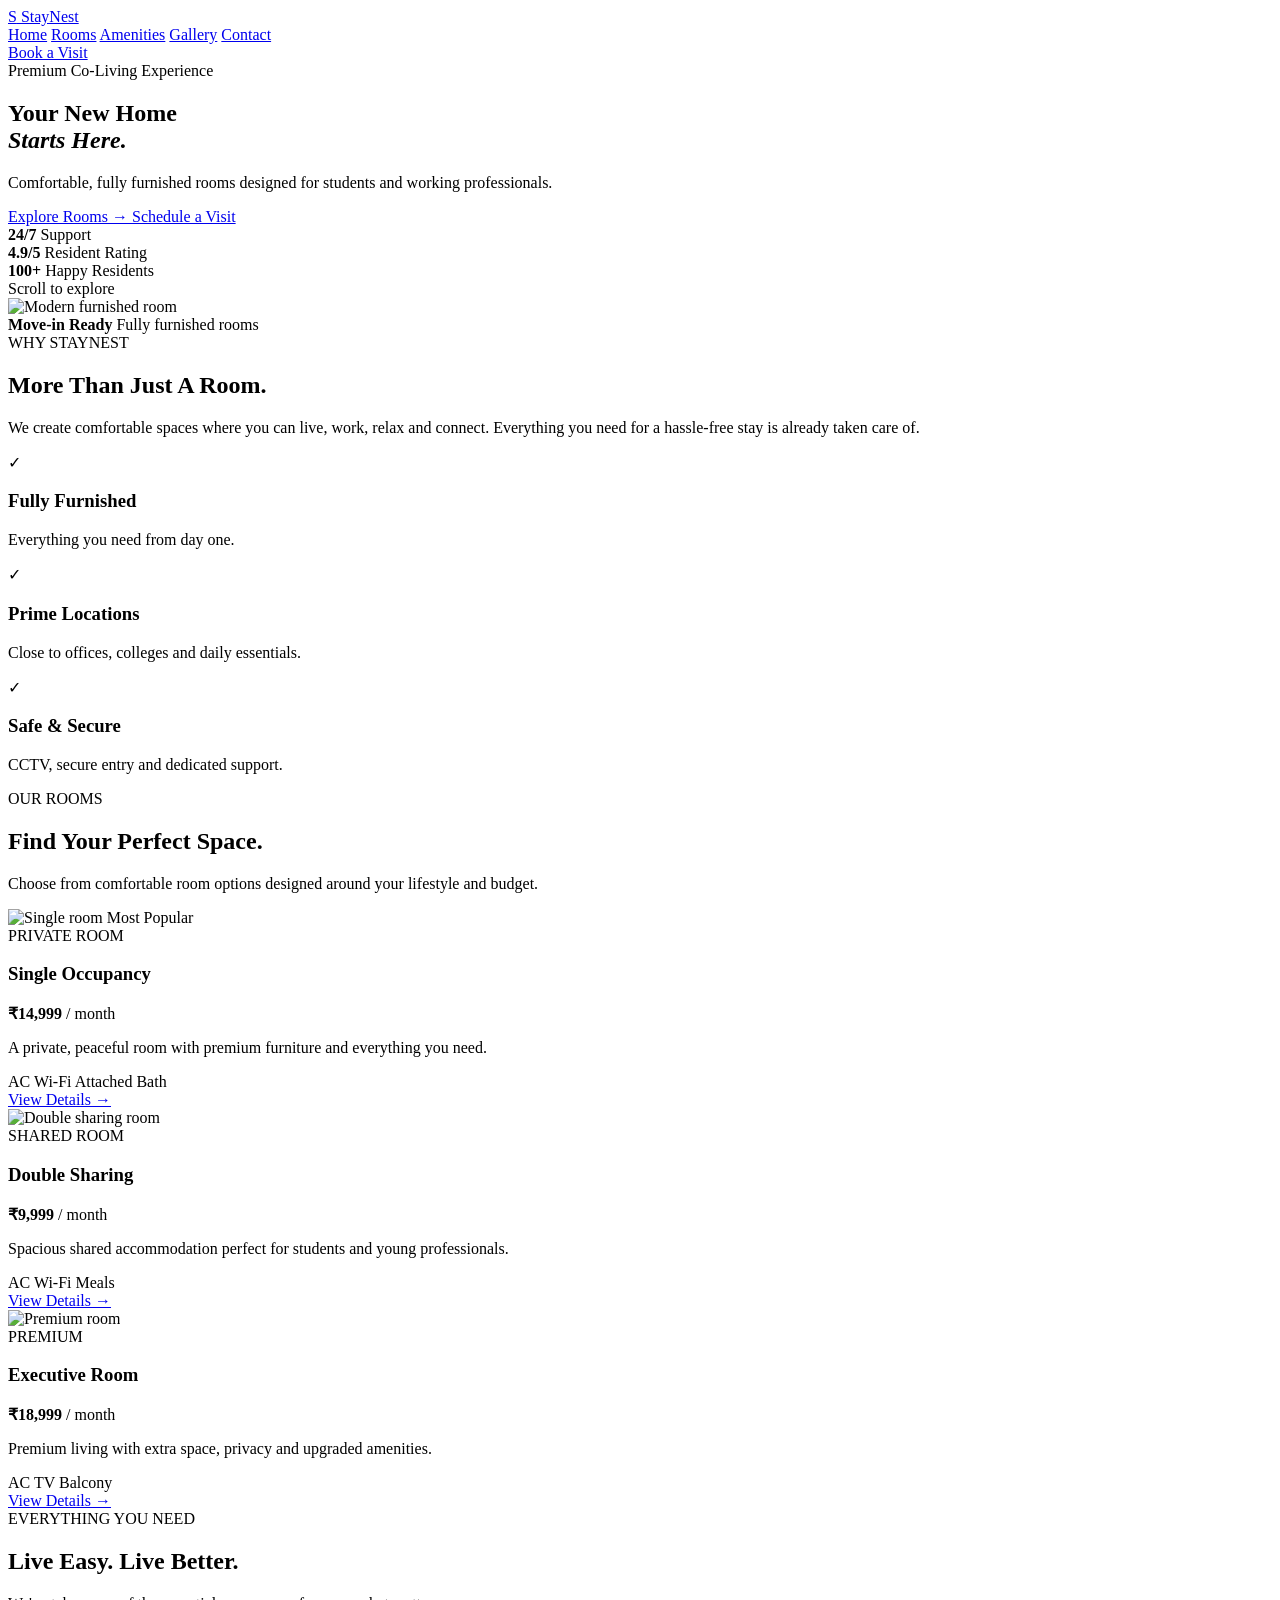
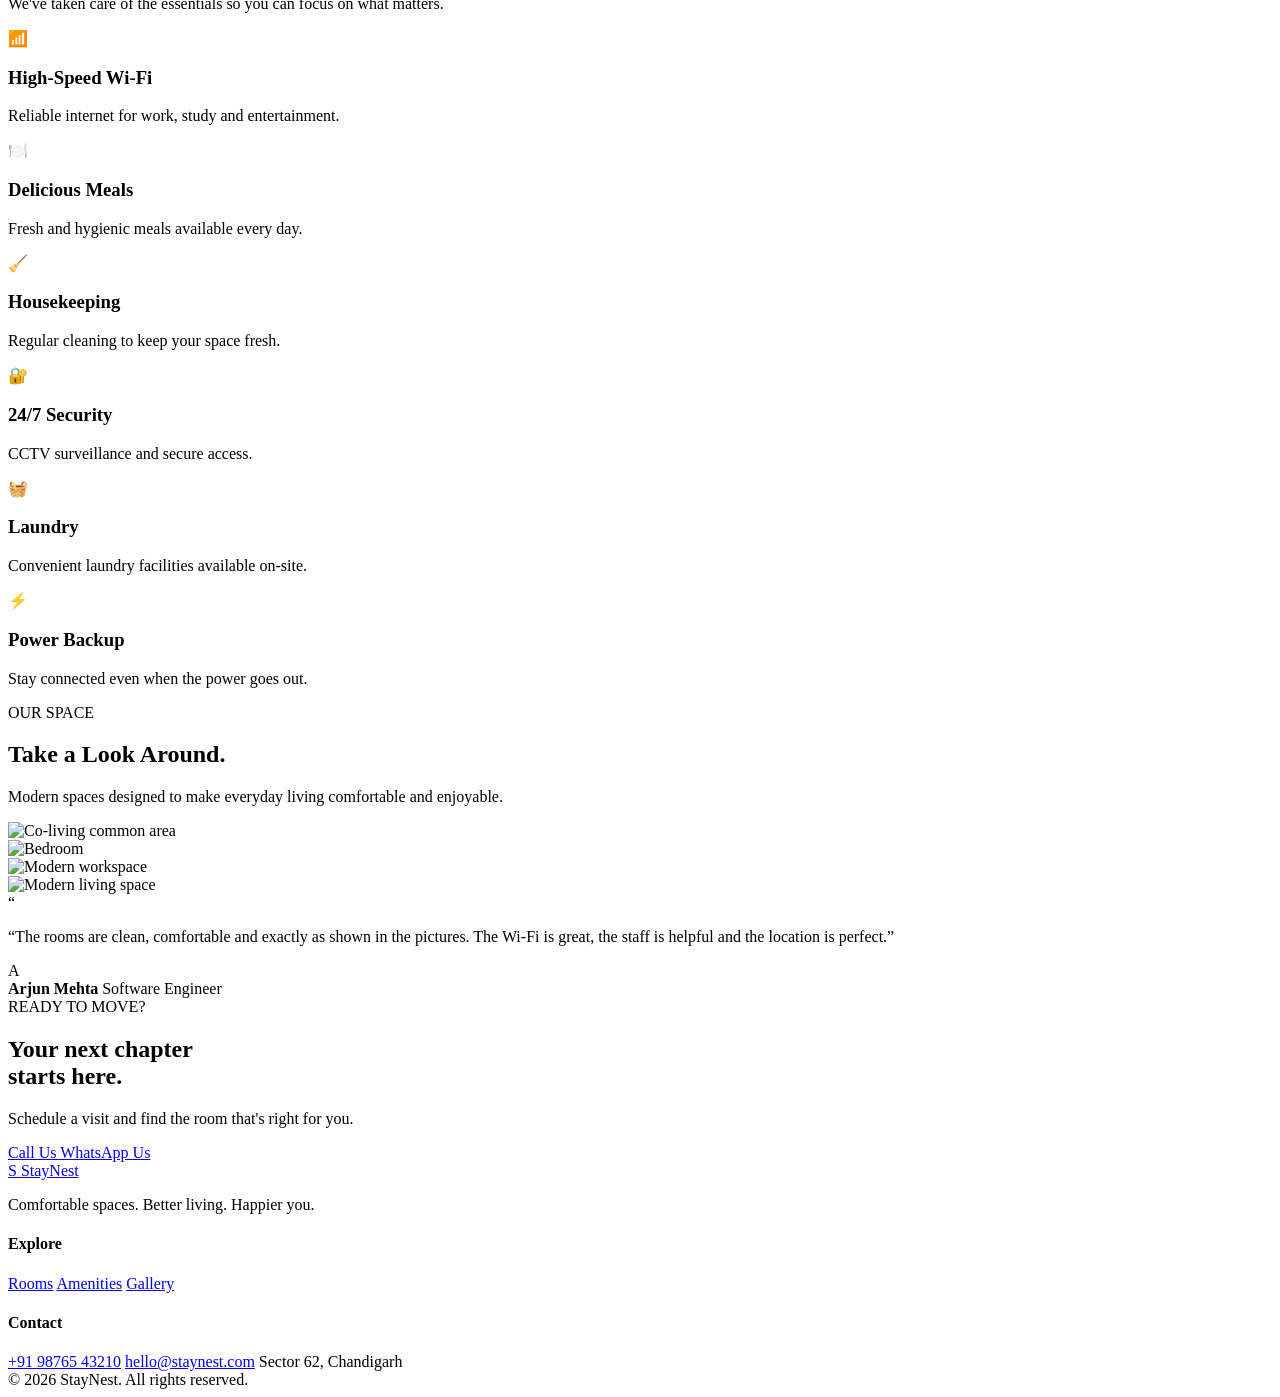
==== index.html @ d5ad6a15 "name change" ====
<!DOCTYPE html>
<html lang="en">
<head>
  <meta charset="UTF-8" />
  <meta name="viewport" content="width=device-width, initial-scale=1.0" />

  <title>StayNest | Premium PG & Co-Living</title>

  <link rel="stylesheet" href="/Users/amandeepsingh/Desktop/styles.css" />

  <link
    rel="preconnect"
    href="https://fonts.googleapis.com"
  />

  <link
    rel="preconnect"
    href="https://fonts.gstatic.com"
    crossorigin
  />

  <link
    href="https://fonts.googleapis.com/css2?family=DM+Sans:wght@400;500;600;700&family=Playfair+Display:wght@600;700&display=swap"
    rel="stylesheet"
  />
</head>

<body>

  <!-- ================= NAVBAR ================= -->

  <header class="navbar">
    <div class="container nav-inner">

      <a href="#" class="logo">
        <span class="logo-icon">S</span>
        StayNest
      </a>

      <nav class="nav-links">
        <a href="#home">Home</a>
        <a href="#rooms">Rooms</a>
        <a href="#amenities">Amenities</a>
        <a href="#gallery">Gallery</a>
        <a href="#contact">Contact</a>
      </nav>

      <a href="#contact" class="nav-button">
        Book a Visit
      </a>

    </div>
  </header>


  <!-- ================= HERO ================= -->

  <main>

    <section class="hero" id="home">

      <div class="hero-overlay"></div>

      <div class="container hero-content">

        <div class="hero-badge">
          <span></span>
          Premium Co-Living Experience
        </div>

        <h1>
          Your New Home
          <br />
          <em>Starts Here.</em>
        </h1>

        <p>
          Comfortable, fully furnished rooms designed for
          students and working professionals.
        </p>

        <div class="hero-buttons">

          <a href="#rooms" class="btn btn-primary">
            Explore Rooms
            <span>→</span>
          </a>

          <a href="#contact" class="btn btn-glass">
            Schedule a Visit
          </a>

        </div>

        <div class="hero-info">

          <div>
            <strong>24/7</strong>
            <span>Support</span>
          </div>

          <div>
            <strong>4.9/5</strong>
            <span>Resident Rating</span>
          </div>

          <div>
            <strong>100+</strong>
            <span>Happy Residents</span>
          </div>

        </div>

      </div>

      <div class="scroll-indicator">
        <span></span>
        Scroll to explore
      </div>

    </section>


    <!-- ================= INTRO ================= -->

    <section class="intro section">

      <div class="container intro-grid">

        <div class="intro-image">

          <img
            src="https://images.unsplash.com/photo-1522708323590-d24dbb6b0267?auto=format&fit=crop&w=1000&q=85"
            alt="Modern furnished room"
          />

          <div class="floating-card">
            <strong>Move-in Ready</strong>
            <span>Fully furnished rooms</span>
          </div>

        </div>

        <div class="intro-content">

          <span class="section-label">
            WHY STAYNEST
          </span>

          <h2>
            More Than Just
            <span>A Room.</span>
          </h2>

          <p>
            We create comfortable spaces where you can live,
            work, relax and connect. Everything you need for
            a hassle-free stay is already taken care of.
          </p>

          <div class="feature-list">

            <div class="feature">
              <div class="feature-icon">✓</div>
              <div>
                <h3>Fully Furnished</h3>
                <p>Everything you need from day one.</p>
              </div>
            </div>

            <div class="feature">
              <div class="feature-icon">✓</div>
              <div>
                <h3>Prime Locations</h3>
                <p>Close to offices, colleges and daily essentials.</p>
              </div>
            </div>

            <div class="feature">
              <div class="feature-icon">✓</div>
              <div>
                <h3>Safe & Secure</h3>
                <p>CCTV, secure entry and dedicated support.</p>
              </div>
            </div>

          </div>

        </div>

      </div>

    </section>


    <!-- ================= ROOMS ================= -->

    <section class="rooms section" id="rooms">

      <div class="container">

        <div class="section-heading">

          <div>
            <span class="section-label">OUR ROOMS</span>

            <h2>
              Find Your Perfect
              <span>Space.</span>
            </h2>
          </div>

          <p>
            Choose from comfortable room options
            designed around your lifestyle and budget.
          </p>

        </div>


        <div class="room-grid">

          <!-- Room 1 -->

          <article class="room-card">

            <div class="room-image">

              <img
                src="https://images.unsplash.com/photo-1505693416388-ac5ce068fe85?auto=format&fit=crop&w=1000&q=85"
                alt="Single room"
              />

              <span class="room-tag">
                Most Popular
              </span>

            </div>

            <div class="room-content">

              <div class="room-top">

                <div>
                  <span class="room-type">PRIVATE ROOM</span>
                  <h3>Single Occupancy</h3>
                </div>

                <div class="price">
                  <strong>₹14,999</strong>
                  <span>/ month</span>
                </div>

              </div>

              <p>
                A private, peaceful room with premium
                furniture and everything you need.
              </p>

              <div class="room-features">
                <span>AC</span>
                <span>Wi-Fi</span>
                <span>Attached Bath</span>
              </div>

              <a href="#contact" class="room-link">
                View Details →
              </a>

            </div>

          </article>


          <!-- Room 2 -->

          <article class="room-card">

            <div class="room-image">

              <img
                src="https://images.unsplash.com/photo-1497366754035-f200968a6e72?auto=format&fit=crop&w=1000&q=85"
                alt="Double sharing room"
              />

            </div>

            <div class="room-content">

              <div class="room-top">

                <div>
                  <span class="room-type">SHARED ROOM</span>
                  <h3>Double Sharing</h3>
                </div>

                <div class="price">
                  <strong>₹9,999</strong>
                  <span>/ month</span>
                </div>

              </div>

              <p>
                Spacious shared accommodation perfect
                for students and young professionals.
              </p>

              <div class="room-features">
                <span>AC</span>
                <span>Wi-Fi</span>
                <span>Meals</span>
              </div>

              <a href="#contact" class="room-link">
                View Details →
              </a>

            </div>

          </article>


          <!-- Room 3 -->

          <article class="room-card">

            <div class="room-image">

              <img
                src="https://images.unsplash.com/photo-1554995207-c18c203602cb?auto=format&fit=crop&w=1000&q=85"
                alt="Premium room"
              />

            </div>

            <div class="room-content">

              <div class="room-top">

                <div>
                  <span class="room-type">PREMIUM</span>
                  <h3>Executive Room</h3>
                </div>

                <div class="price">
                  <strong>₹18,999</strong>
                  <span>/ month</span>
                </div>

              </div>

              <p>
                Premium living with extra space,
                privacy and upgraded amenities.
              </p>

              <div class="room-features">
                <span>AC</span>
                <span>TV</span>
                <span>Balcony</span>
              </div>

              <a href="#contact" class="room-link">
                View Details →
              </a>

            </div>

          </article>

        </div>

      </div>

    </section>


    <!-- ================= AMENITIES ================= -->

    <section class="amenities section" id="amenities">

      <div class="container">

        <div class="center-heading">

          <span class="section-label">
            EVERYTHING YOU NEED
          </span>

          <h2>
            Live Easy.
            <span>Live Better.</span>
          </h2>

          <p>
            We've taken care of the essentials so
            you can focus on what matters.
          </p>

        </div>


        <div class="amenity-grid">

          <div class="amenity-card">
            <div class="amenity-icon">📶</div>
            <h3>High-Speed Wi-Fi</h3>
            <p>Reliable internet for work, study and entertainment.</p>
          </div>

          <div class="amenity-card">
            <div class="amenity-icon">🍽️</div>
            <h3>Delicious Meals</h3>
            <p>Fresh and hygienic meals available every day.</p>
          </div>

          <div class="amenity-card">
            <div class="amenity-icon">🧹</div>
            <h3>Housekeeping</h3>
            <p>Regular cleaning to keep your space fresh.</p>
          </div>

          <div class="amenity-card">
            <div class="amenity-icon">🔐</div>
            <h3>24/7 Security</h3>
            <p>CCTV surveillance and secure access.</p>
          </div>

          <div class="amenity-card">
            <div class="amenity-icon">🧺</div>
            <h3>Laundry</h3>
            <p>Convenient laundry facilities available on-site.</p>
          </div>

          <div class="amenity-card">
            <div class="amenity-icon">⚡</div>
            <h3>Power Backup</h3>
            <p>Stay connected even when the power goes out.</p>
          </div>

        </div>

      </div>

    </section>


    <!-- ================= GALLERY ================= -->

    <section class="gallery section" id="gallery">

      <div class="container">

        <div class="section-heading">

          <div>
            <span class="section-label">OUR SPACE</span>
            <h2>
              Take a Look
              <span>Around.</span>
            </h2>
          </div>

          <p>
            Modern spaces designed to make everyday
            living comfortable and enjoyable.
          </p>

        </div>


        <div class="gallery-grid">

          <div class="gallery-item large">
            <img
              src="https://images.unsplash.com/photo-1524758631624-e2822e304c36?auto=format&fit=crop&w=1200&q=85"
              alt="Co-living common area"
            />
          </div>

          <div class="gallery-item">
            <img
              src="https://images.unsplash.com/photo-1505693416388-ac5ce068fe85?auto=format&fit=crop&w=800&q=85"
              alt="Bedroom"
            />
          </div>

          <div class="gallery-item">
            <img
              src="https://images.unsplash.com/photo-1497366811353-6870744d04b2?auto=format&fit=crop&w=800&q=85"
              alt="Modern workspace"
            />
          </div>

          <div class="gallery-item wide">
            <img
              src="https://images.unsplash.com/photo-1497366216548-37526070297c?auto=format&fit=crop&w=1200&q=85"
              alt="Modern living space"
            />
          </div>

        </div>

      </div>

    </section>


    <!-- ================= TESTIMONIAL ================= -->

    <section class="testimonial section">

      <div class="container">

        <div class="testimonial-box">

          <div class="quote">
            “
          </div>

          <p>
            “The rooms are clean, comfortable and exactly
            as shown in the pictures. The Wi-Fi is great,
            the staff is helpful and the location is perfect.”
          </p>

          <div class="resident">

            <div class="avatar">
              A
            </div>

            <div>
              <strong>Arjun Mehta</strong>
              <span>Software Engineer</span>
            </div>

          </div>

        </div>

      </div>

    </section>


    <!-- ================= CTA ================= -->

    <section class="cta" id="contact">

      <div class="container cta-inner">

        <div>

          <span class="section-label">
            READY TO MOVE?
          </span>

          <h2>
            Your next chapter
            <br />
            <span>starts here.</span>
          </h2>

          <p>
            Schedule a visit and find the room
            that's right for you.
          </p>

        </div>

        <div class="cta-actions">

          <a href="tel:+919876543210" class="btn btn-white">
            Call Us
          </a>

          <a href="https://wa.me/919876543210" class="btn btn-whatsapp">
            WhatsApp Us
          </a>

        </div>

      </div>

    </section>

  </main>


  <!-- ================= FOOTER ================= -->

  <footer>

    <div class="container footer-grid">

      <div>

        <a href="#" class="logo footer-logo">
          <span class="logo-icon">S</span>
          StayNest
        </a>

        <p>
          Comfortable spaces.
          Better living.
          Happier you.
        </p>

      </div>

      <div>
        <h4>Explore</h4>
        <a href="#rooms">Rooms</a>
        <a href="#amenities">Amenities</a>
        <a href="#gallery">Gallery</a>
      </div>

      <div>
        <h4>Contact</h4>
        <a href="tel:+919876543210">+91 98765 43210</a>
        <a href="mailto:hello@staynest.com">hello@staynest.com</a>
        <span>Sector 62, Chandigarh</span>
      </div>

    </div>

    <div class="footer-bottom">
      © 2026 StayNest. All rights reserved.
    </div>

  </footer>

</body>
</html>
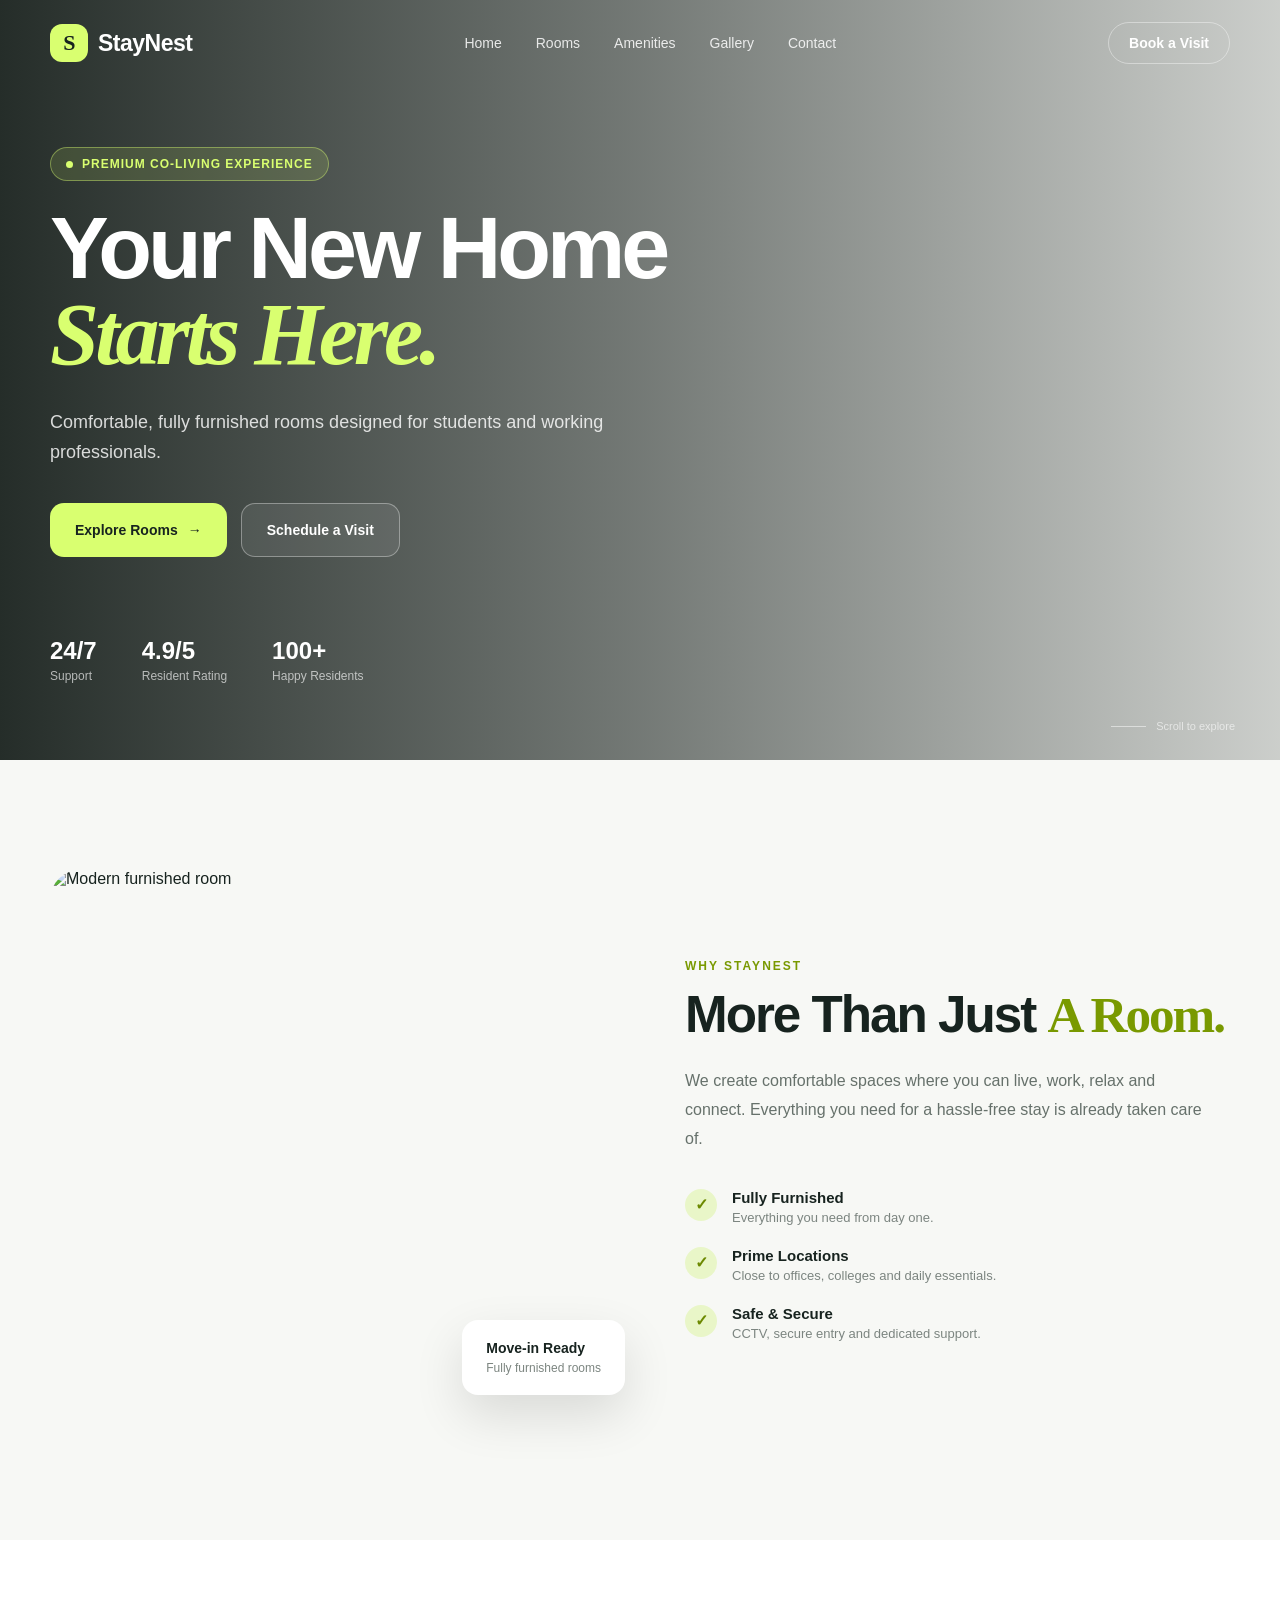
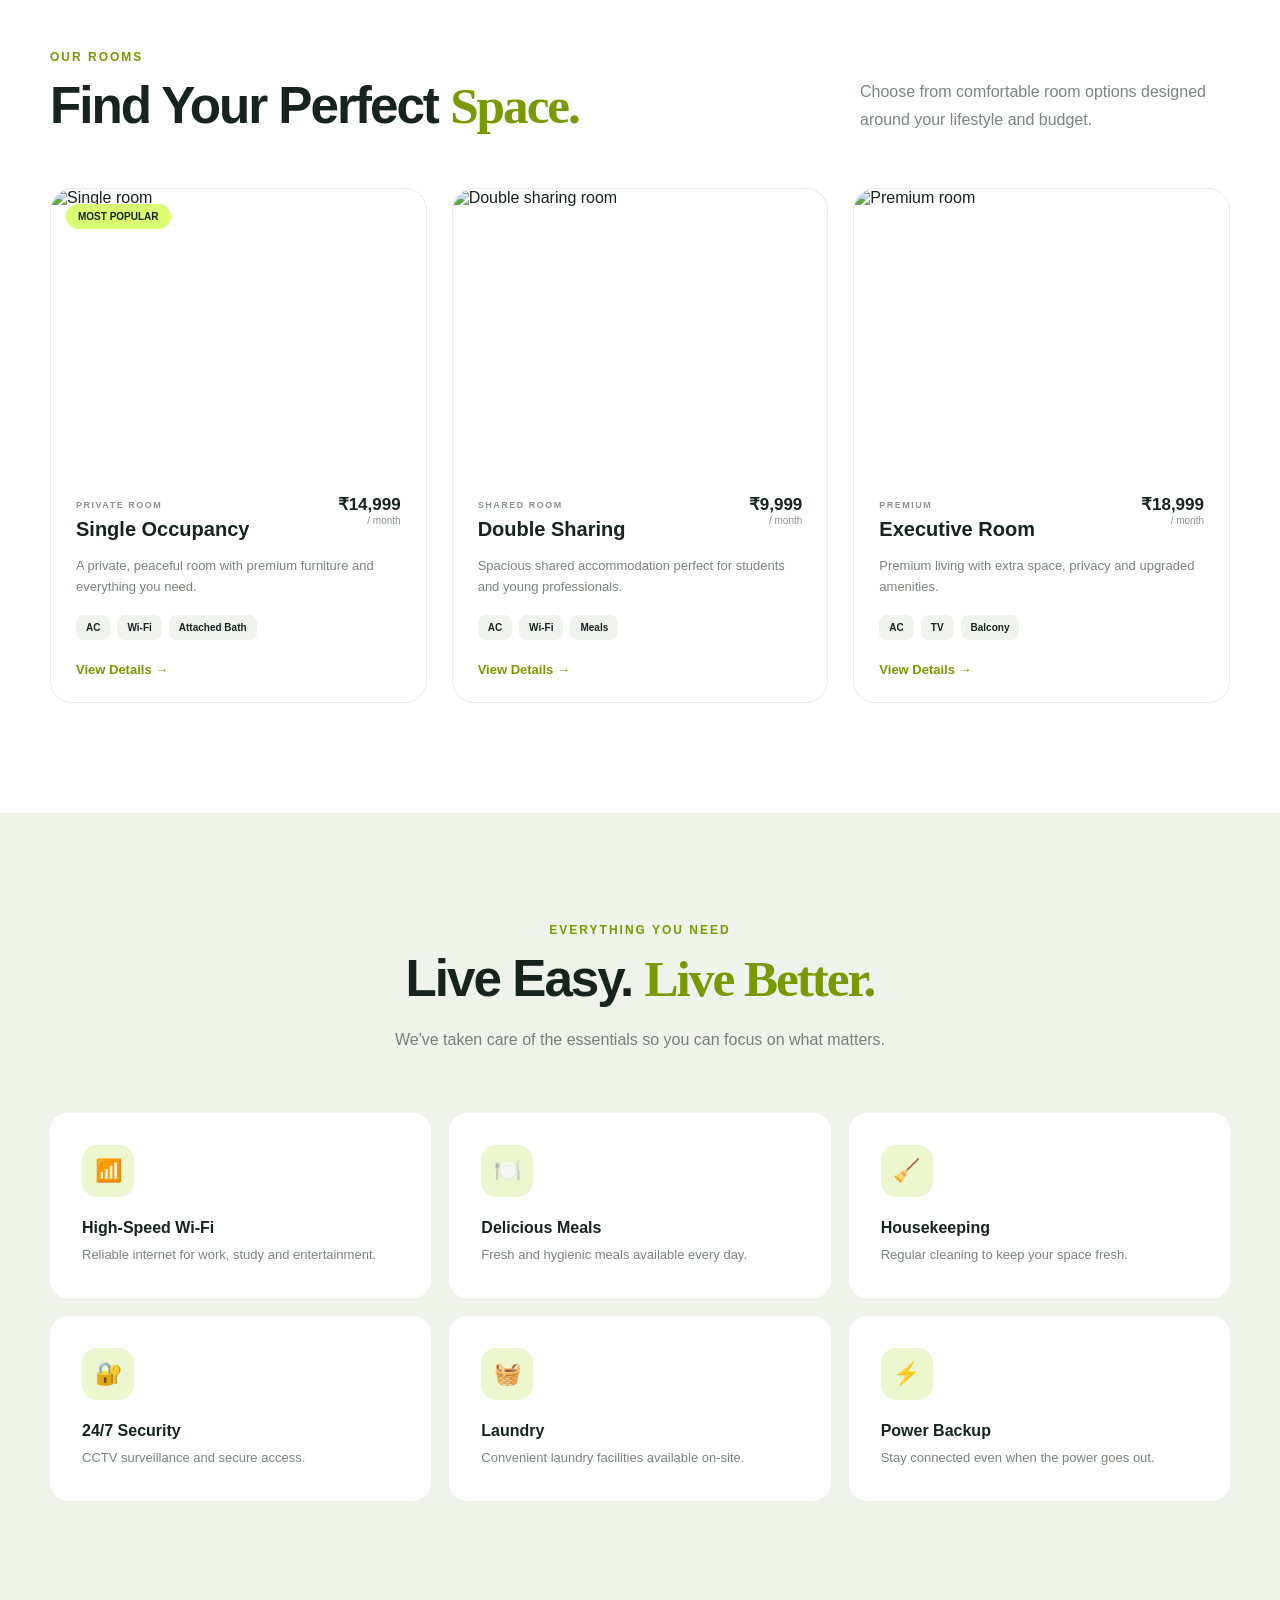
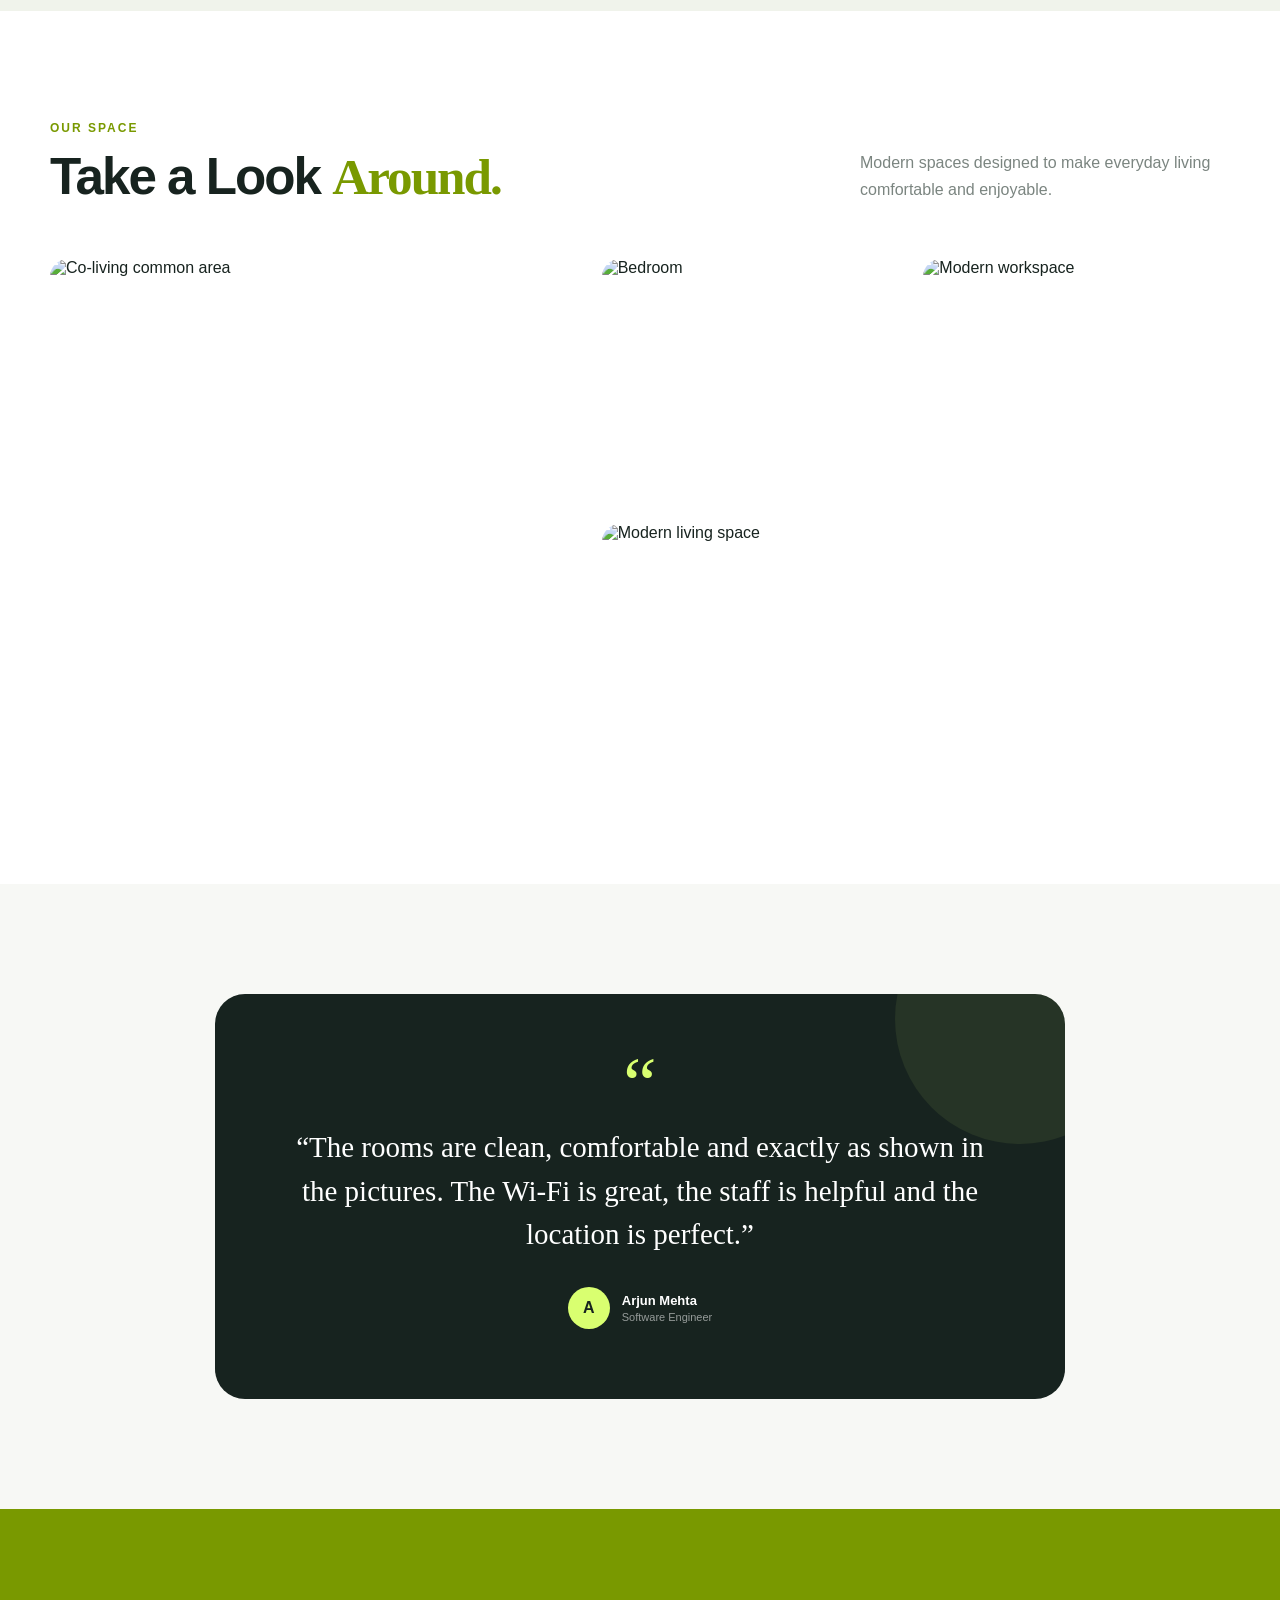
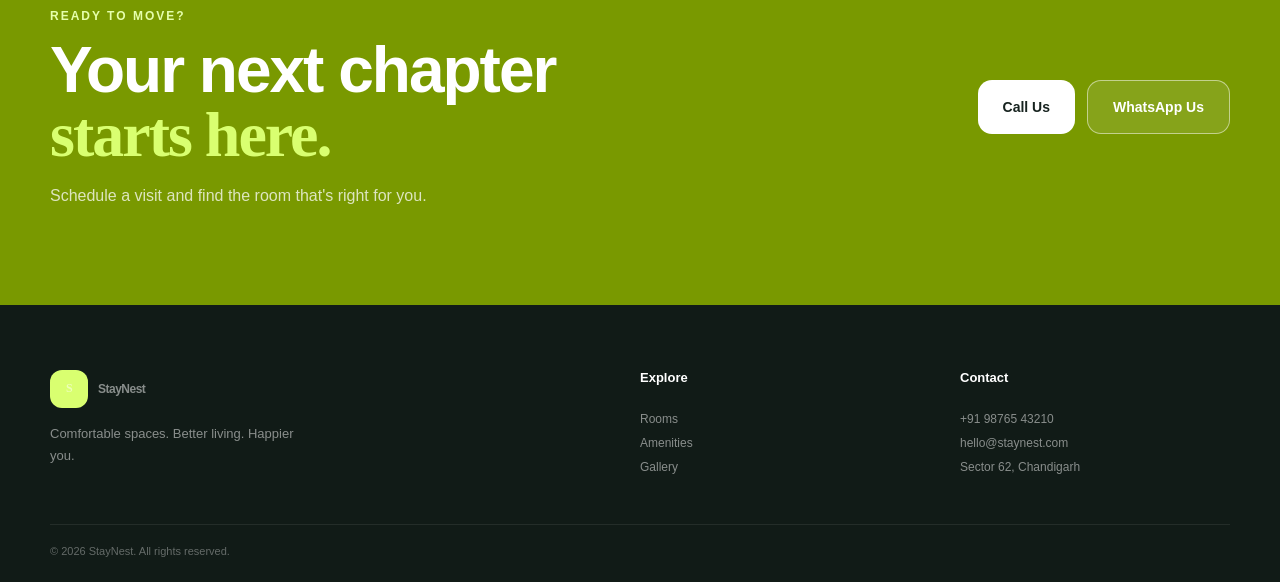
==== commit 44f881b3: "fix path" ====
--- a/index.html
+++ b/index.html
@@ -9,7 +9,7 @@
 
   <title>StayNest | Premium PG & Co-Living</title>
 
-  <link rel="stylesheet" href="/Users/amandeepsingh/Desktop/styles.css" />
+  <link rel="stylesheet" href="/styles.css" />
 
   <link
     rel="preconnect"
--- a/styles.css
+++ b/styles.css
@@ -0,0 +1,1269 @@
+* {
+  margin: 0;
+  padding: 0;
+  box-sizing: border-box;
+}
+
+html {
+  scroll-behavior: smooth;
+}
+
+body {
+  font-family: "DM Sans", sans-serif;
+  color: #17231f;
+  background: #f7f8f5;
+  overflow-x: hidden;
+}
+
+img {
+  display: block;
+  width: 100%;
+}
+
+a {
+  color: inherit;
+  text-decoration: none;
+}
+
+.container {
+  width: min(1180px, calc(100% - 40px));
+  margin: auto;
+}
+
+.section {
+  padding: 110px 0;
+}
+
+/* ================= NAVBAR ================= */
+
+.navbar {
+  position: absolute;
+  top: 0;
+  left: 0;
+  width: 100%;
+  z-index: 100;
+  padding: 22px 0;
+  color: white;
+}
+
+.nav-inner {
+  display: flex;
+  align-items: center;
+  justify-content: space-between;
+}
+
+.logo {
+  display: flex;
+  align-items: center;
+  gap: 10px;
+
+  font-size: 23px;
+  font-weight: 800;
+  letter-spacing: -0.5px;
+}
+
+.logo-icon {
+  width: 38px;
+  height: 38px;
+
+  display: grid;
+  place-items: center;
+
+  border-radius: 12px;
+
+  background: #d9ff70;
+  color: #17231f;
+
+  font-family: "Playfair Display", serif;
+  font-size: 22px;
+}
+
+.nav-links {
+  display: flex;
+  gap: 34px;
+}
+
+.nav-links a {
+  font-size: 14px;
+  color: rgba(255,255,255,0.85);
+  transition: 0.3s;
+}
+
+.nav-links a:hover {
+  color: #d9ff70;
+}
+
+.nav-button {
+  padding: 12px 20px;
+
+  border: 1px solid rgba(255,255,255,0.4);
+  border-radius: 30px;
+
+  font-size: 14px;
+  font-weight: 700;
+
+  transition: 0.3s;
+}
+
+.nav-button:hover {
+  background: white;
+  color: #17231f;
+}
+
+
+/* ================= HERO ================= */
+
+.hero {
+  min-height: 760px;
+
+  position: relative;
+
+  display: flex;
+  align-items: center;
+
+  background:
+    url("https://images.unsplash.com/photo-1560448204-e02f11c3d0e2?auto=format&fit=crop&w=2000&q=90")
+    center / cover no-repeat;
+
+  color: white;
+}
+
+.hero-overlay {
+  position: absolute;
+  inset: 0;
+
+  background:
+    linear-gradient(
+      90deg,
+      rgba(8, 17, 13, 0.88),
+      rgba(8, 17, 13, 0.55),
+      rgba(8, 17, 13, 0.18)
+    );
+}
+
+.hero-content {
+  position: relative;
+  z-index: 2;
+
+  padding-top: 70px;
+
+  animation: heroReveal 1s ease both;
+}
+
+@keyframes heroReveal {
+  from {
+    opacity: 0;
+    transform: translateY(35px);
+  }
+
+  to {
+    opacity: 1;
+    transform: translateY(0);
+  }
+}
+
+.hero-badge {
+  display: inline-flex;
+  align-items: center;
+  gap: 9px;
+
+  padding: 9px 15px;
+
+  border-radius: 30px;
+
+  background: rgba(217,255,112,0.13);
+  border: 1px solid rgba(217,255,112,0.4);
+
+  color: #d9ff70;
+
+  font-size: 12px;
+  font-weight: 700;
+  text-transform: uppercase;
+  letter-spacing: 1px;
+}
+
+.hero-badge span {
+  width: 7px;
+  height: 7px;
+  border-radius: 50%;
+  background: #d9ff70;
+
+  animation: pulse 1.8s infinite;
+}
+
+@keyframes pulse {
+  0%, 100% {
+    box-shadow: 0 0 0 0 rgba(217,255,112,.5);
+  }
+
+  50% {
+    box-shadow: 0 0 0 8px rgba(217,255,112,0);
+  }
+}
+
+.hero h1 {
+  max-width: 750px;
+
+  margin-top: 24px;
+
+  font-size: clamp(52px, 7vw, 88px);
+  line-height: 0.98;
+
+  letter-spacing: -4px;
+  font-weight: 700;
+}
+
+.hero h1 em {
+  font-family: "Playfair Display", serif;
+  color: #d9ff70;
+  font-weight: 600;
+}
+
+.hero p {
+  max-width: 560px;
+
+  margin-top: 28px;
+
+  font-size: 18px;
+  line-height: 1.7;
+
+  color: rgba(255,255,255,0.82);
+}
+
+.hero-buttons {
+  display: flex;
+  gap: 14px;
+
+  margin-top: 35px;
+}
+
+.btn {
+  min-height: 54px;
+
+  display: inline-flex;
+  align-items: center;
+  justify-content: center;
+  gap: 10px;
+
+  padding: 0 25px;
+
+  border-radius: 14px;
+
+  font-size: 14px;
+  font-weight: 700;
+
+  transition: all .3s ease;
+}
+
+.btn-primary {
+  background: #d9ff70;
+  color: #17231f;
+}
+
+.btn-primary:hover {
+  transform: translateY(-4px);
+  box-shadow: 0 15px 35px rgba(217,255,112,.2);
+}
+
+.btn-glass {
+  border: 1px solid rgba(255,255,255,.35);
+  background: rgba(255,255,255,.08);
+  backdrop-filter: blur(8px);
+}
+
+.btn-glass:hover {
+  background: white;
+  color: #17231f;
+}
+
+.hero-info {
+  display: flex;
+  gap: 45px;
+
+  margin-top: 80px;
+}
+
+.hero-info div {
+  display: flex;
+  flex-direction: column;
+  gap: 4px;
+}
+
+.hero-info strong {
+  font-size: 24px;
+}
+
+.hero-info span {
+  font-size: 12px;
+  color: rgba(255,255,255,.65);
+}
+
+.scroll-indicator {
+  position: absolute;
+
+  bottom: 28px;
+  right: 45px;
+
+  display: flex;
+  align-items: center;
+  gap: 10px;
+
+  font-size: 11px;
+  color: rgba(255,255,255,.6);
+}
+
+.scroll-indicator span {
+  width: 35px;
+  height: 1px;
+  background: rgba(255,255,255,.5);
+}
+
+
+/* ================= INTRO ================= */
+
+.intro {
+  background: #f7f8f5;
+}
+
+.intro-grid {
+  display: grid;
+  grid-template-columns: 1fr 1fr;
+  gap: 90px;
+
+  align-items: center;
+}
+
+.intro-image {
+  position: relative;
+}
+
+.intro-image img {
+  height: 560px;
+
+  object-fit: cover;
+
+  border-radius: 30px;
+}
+
+.floating-card {
+  position: absolute;
+
+  right: -30px;
+  bottom: 35px;
+
+  padding: 20px 24px;
+
+  display: flex;
+  flex-direction: column;
+  gap: 5px;
+
+  background: white;
+
+  border-radius: 16px;
+
+  box-shadow: 0 20px 50px rgba(0,0,0,.12);
+
+  animation: float 4s ease-in-out infinite;
+}
+
+@keyframes float {
+  0%, 100% {
+    transform: translateY(0);
+  }
+
+  50% {
+    transform: translateY(-10px);
+  }
+}
+
+.floating-card strong {
+  font-size: 14px;
+}
+
+.floating-card span {
+  font-size: 12px;
+  color: #7c8580;
+}
+
+.section-label {
+  display: block;
+
+  margin-bottom: 15px;
+
+  color: #799900;
+
+  font-size: 12px;
+  font-weight: 800;
+
+  letter-spacing: 2px;
+}
+
+.intro-content h2,
+.section-heading h2,
+.center-heading h2 {
+  font-size: clamp(38px, 4vw, 56px);
+
+  line-height: 1.05;
+
+  letter-spacing: -2px;
+}
+
+.intro-content h2 span,
+.section-heading h2 span,
+.center-heading h2 span {
+  font-family: "Playfair Display", serif;
+  color: #799900;
+}
+
+.intro-content > p {
+  margin-top: 25px;
+
+  max-width: 520px;
+
+  color: #66716b;
+
+  line-height: 1.8;
+}
+
+.feature-list {
+  margin-top: 35px;
+
+  display: flex;
+  flex-direction: column;
+  gap: 22px;
+}
+
+.feature {
+  display: flex;
+  gap: 15px;
+}
+
+.feature-icon {
+  flex-shrink: 0;
+
+  width: 32px;
+  height: 32px;
+
+  display: grid;
+  place-items: center;
+
+  border-radius: 50%;
+
+  background: #e9f6c8;
+  color: #6c8900;
+
+  font-weight: 800;
+}
+
+.feature h3 {
+  font-size: 15px;
+}
+
+.feature p {
+  margin-top: 4px;
+
+  font-size: 13px;
+  color: #7c8580;
+}
+
+
+/* ================= ROOMS ================= */
+
+.rooms {
+  background: white;
+}
+
+.section-heading {
+  display: flex;
+  justify-content: space-between;
+  align-items: end;
+
+  gap: 50px;
+
+  margin-bottom: 55px;
+}
+
+.section-heading > p {
+  max-width: 370px;
+
+  color: #7b8580;
+
+  line-height: 1.7;
+}
+
+.room-grid {
+  display: grid;
+
+  grid-template-columns: repeat(3, 1fr);
+
+  gap: 25px;
+}
+
+.room-card {
+  overflow: hidden;
+
+  border: 1px solid #e8ebe6;
+
+  border-radius: 22px;
+
+  background: white;
+
+  transition: .4s ease;
+}
+
+.room-card:hover {
+  transform: translateY(-8px);
+
+  box-shadow: 0 25px 60px rgba(0,0,0,.1);
+}
+
+.room-image {
+  height: 280px;
+
+  position: relative;
+
+  overflow: hidden;
+}
+
+.room-image img {
+  height: 100%;
+
+  object-fit: cover;
+
+  transition: transform .6s ease;
+}
+
+.room-card:hover .room-image img {
+  transform: scale(1.06);
+}
+
+.room-tag {
+  position: absolute;
+
+  top: 15px;
+  left: 15px;
+
+  padding: 7px 12px;
+
+  border-radius: 20px;
+
+  background: #d9ff70;
+
+  font-size: 10px;
+  font-weight: 800;
+  text-transform: uppercase;
+}
+
+.room-content {
+  padding: 25px;
+}
+
+.room-top {
+  display: flex;
+  justify-content: space-between;
+  gap: 15px;
+}
+
+.room-type {
+  font-size: 9px;
+  font-weight: 800;
+  letter-spacing: 1.5px;
+
+  color: #8a938d;
+}
+
+.room-content h3 {
+  margin-top: 6px;
+
+  font-size: 20px;
+}
+
+.price {
+  display: flex;
+  flex-direction: column;
+
+  align-items: flex-end;
+}
+
+.price strong {
+  font-size: 17px;
+}
+
+.price span {
+  font-size: 10px;
+  color: #8a938d;
+}
+
+.room-content > p {
+  margin-top: 15px;
+
+  font-size: 13px;
+
+  color: #7a847e;
+
+  line-height: 1.6;
+}
+
+.room-features {
+  display: flex;
+  flex-wrap: wrap;
+  gap: 7px;
+
+  margin-top: 18px;
+}
+
+.room-features span {
+  padding: 7px 10px;
+
+  border-radius: 8px;
+
+  background: #f1f3ef;
+
+  font-size: 10px;
+  font-weight: 600;
+}
+
+.room-link {
+  display: block;
+
+  margin-top: 22px;
+
+  color: #799900;
+
+  font-size: 13px;
+  font-weight: 800;
+}
+
+
+/* ================= AMENITIES ================= */
+
+.amenities {
+  background: #f0f3eb;
+}
+
+.center-heading {
+  max-width: 650px;
+  margin: auto;
+
+  text-align: center;
+}
+
+.center-heading p {
+  margin-top: 20px;
+
+  color: #748078;
+
+  line-height: 1.7;
+}
+
+.amenity-grid {
+  margin-top: 60px;
+
+  display: grid;
+
+  grid-template-columns: repeat(3, 1fr);
+
+  gap: 18px;
+}
+
+.amenity-card {
+  padding: 32px;
+
+  background: white;
+
+  border-radius: 18px;
+
+  transition: .3s ease;
+}
+
+.amenity-card:hover {
+  transform: translateY(-5px);
+
+  box-shadow: 0 15px 40px rgba(0,0,0,.07);
+}
+
+.amenity-icon {
+  width: 52px;
+  height: 52px;
+
+  display: grid;
+  place-items: center;
+
+  border-radius: 15px;
+
+  background: #edf7cf;
+
+  font-size: 22px;
+}
+
+.amenity-card h3 {
+  margin-top: 22px;
+
+  font-size: 16px;
+}
+
+.amenity-card p {
+  margin-top: 8px;
+
+  color: #7a847e;
+
+  font-size: 13px;
+  line-height: 1.6;
+}
+
+
+/* ================= GALLERY ================= */
+
+.gallery {
+  background: white;
+}
+
+.gallery-grid {
+  display: grid;
+
+  grid-template-columns: 1.4fr .8fr .8fr;
+
+  grid-template-rows: 250px 250px;
+
+  gap: 15px;
+}
+
+.gallery-item {
+  overflow: hidden;
+
+  border-radius: 18px;
+}
+
+.gallery-item img {
+  height: 100%;
+  object-fit: cover;
+
+  transition: .6s ease;
+}
+
+.gallery-item:hover img {
+  transform: scale(1.07);
+}
+
+.gallery-item.large {
+  grid-row: span 2;
+}
+
+.gallery-item.wide {
+  grid-column: span 2;
+}
+
+
+/* ================= TESTIMONIAL ================= */
+
+.testimonial {
+  background: #f7f8f5;
+}
+
+.testimonial-box {
+  max-width: 850px;
+
+  margin: auto;
+
+  padding: 70px;
+
+  text-align: center;
+
+  background: #17231f;
+
+  color: white;
+
+  border-radius: 30px;
+
+  position: relative;
+
+  overflow: hidden;
+}
+
+.testimonial-box::before {
+  content: "";
+
+  position: absolute;
+
+  width: 250px;
+  height: 250px;
+
+  border-radius: 50%;
+
+  background: rgba(217,255,112,.08);
+
+  top: -100px;
+  right: -80px;
+}
+
+.quote {
+  font-family: Georgia, serif;
+
+  font-size: 75px;
+
+  line-height: .5;
+
+  color: #d9ff70;
+}
+
+.testimonial-box > p {
+  margin-top: 25px;
+
+  font-family: "Playfair Display", serif;
+
+  font-size: clamp(20px, 3vw, 29px);
+
+  line-height: 1.5;
+}
+
+.resident {
+  margin-top: 30px;
+
+  display: flex;
+
+  justify-content: center;
+  align-items: center;
+
+  gap: 12px;
+}
+
+.avatar {
+  width: 42px;
+  height: 42px;
+
+  display: grid;
+  place-items: center;
+
+  border-radius: 50%;
+
+  background: #d9ff70;
+
+  color: #17231f;
+
+  font-weight: 800;
+}
+
+.resident div:last-child {
+  display: flex;
+  flex-direction: column;
+
+  align-items: flex-start;
+}
+
+.resident strong {
+  font-size: 13px;
+}
+
+.resident span {
+  margin-top: 3px;
+
+  font-size: 11px;
+
+  color: rgba(255,255,255,.55);
+}
+
+
+/* ================= CTA ================= */
+
+.cta {
+  padding: 100px 0;
+
+  background: #799900;
+
+  color: white;
+}
+
+.cta-inner {
+  display: flex;
+
+  justify-content: space-between;
+  align-items: center;
+
+  gap: 50px;
+}
+
+.cta .section-label {
+  color: #e6ffac;
+}
+
+.cta h2 {
+  font-size: clamp(40px, 5vw, 65px);
+
+  line-height: 1;
+
+  letter-spacing: -2px;
+}
+
+.cta h2 span {
+  font-family: "Playfair Display", serif;
+  color: #d9ff70;
+}
+
+.cta p {
+  margin-top: 20px;
+
+  color: rgba(255,255,255,.75);
+}
+
+.cta-actions {
+  display: flex;
+  gap: 12px;
+}
+
+.btn-white {
+  background: white;
+  color: #17231f;
+}
+
+.btn-whatsapp {
+  border: 1px solid rgba(255,255,255,.5);
+  background: rgba(255,255,255,.1);
+}
+
+
+/* ================= FOOTER ================= */
+
+footer {
+  padding: 65px 0 25px;
+
+  background: #111b17;
+
+  color: white;
+}
+
+.footer-grid {
+  display: grid;
+
+  grid-template-columns: 2fr 1fr 1fr;
+
+  gap: 50px;
+}
+
+.footer-logo {
+  margin-bottom: 15px;
+}
+
+.footer-grid p {
+  max-width: 260px;
+
+  color: rgba(255,255,255,.5);
+
+  font-size: 13px;
+
+  line-height: 1.7;
+}
+
+.footer-grid h4 {
+  margin-bottom: 17px;
+
+  font-size: 13px;
+}
+
+.footer-grid > div:not(:first-child) {
+  display: flex;
+  flex-direction: column;
+  gap: 10px;
+}
+
+.footer-grid a,
+.footer-grid span {
+  color: rgba(255,255,255,.5);
+
+  font-size: 12px;
+
+  transition: .2s;
+}
+
+.footer-grid a:hover {
+  color: #d9ff70;
+}
+
+.footer-bottom {
+  width: min(1180px, calc(100% - 40px));
+
+  margin: 50px auto 0;
+
+  padding-top: 20px;
+
+  border-top: 1px solid rgba(255,255,255,.08);
+
+  color: rgba(255,255,255,.35);
+
+  font-size: 11px;
+}
+
+
+/* ================= TABLET ================= */
+
+@media (max-width: 900px) {
+
+  .nav-links {
+    display: none;
+  }
+
+  .hero {
+    min-height: 700px;
+  }
+
+  .intro-grid {
+    gap: 50px;
+  }
+
+  .room-grid {
+    grid-template-columns: 1fr 1fr;
+  }
+
+  .room-card:last-child {
+    grid-column: span 2;
+    max-width: 50%;
+    margin: auto;
+  }
+
+  .amenity-grid {
+    grid-template-columns: 1fr 1fr;
+  }
+
+  .gallery-grid {
+    grid-template-columns: 1fr 1fr;
+    grid-template-rows: 250px 250px;
+  }
+
+  .gallery-item.large {
+    grid-row: span 1;
+  }
+
+  .gallery-item.wide {
+    grid-column: span 2;
+  }
+
+  .cta-inner {
+    flex-direction: column;
+    align-items: flex-start;
+  }
+
+}
+
+
+/* ================= MOBILE ================= */
+
+@media (max-width: 600px) {
+
+  .container {
+    width: min(100% - 28px, 1180px);
+  }
+
+  .section {
+    padding: 75px 0;
+  }
+
+  .navbar {
+    padding: 15px 0;
+  }
+
+  .logo {
+    font-size: 19px;
+  }
+
+  .logo-icon {
+    width: 34px;
+    height: 34px;
+  }
+
+  .nav-button {
+    padding: 9px 13px;
+    font-size: 11px;
+  }
+
+  .hero {
+    min-height: 680px;
+
+    background-position: 62% center;
+  }
+
+  .hero-overlay {
+    background:
+      linear-gradient(
+        180deg,
+        rgba(8,17,13,.65),
+        rgba(8,17,13,.88)
+      );
+  }
+
+  .hero-content {
+    padding-top: 60px;
+  }
+
+  .hero-badge {
+    font-size: 9px;
+  }
+
+  .hero h1 {
+    margin-top: 20px;
+
+    font-size: 48px;
+
+    letter-spacing: -2px;
+  }
+
+  .hero p {
+    margin-top: 20px;
+
+    font-size: 14px;
+  }
+
+  .hero-buttons {
+    flex-direction: column;
+
+    margin-top: 25px;
+  }
+
+  .hero-buttons .btn {
+    width: 100%;
+  }
+
+  .hero-info {
+    margin-top: 45px;
+
+    gap: 20px;
+  }
+
+  .hero-info strong {
+    font-size: 18px;
+  }
+
+  .hero-info span {
+    font-size: 9px;
+  }
+
+  .scroll-indicator {
+    display: none;
+  }
+
+  .intro-grid {
+    grid-template-columns: 1fr;
+
+    gap: 50px;
+  }
+
+  .intro-image img {
+    height: 400px;
+  }
+
+  .floating-card {
+    right: 15px;
+    bottom: 20px;
+  }
+
+  .intro-content h2,
+  .section-heading h2,
+  .center-heading h2 {
+    font-size: 40px;
+  }
+
+  .section-heading {
+    flex-direction: column;
+    align-items: flex-start;
+
+    margin-bottom: 35px;
+  }
+
+  .room-grid {
+    grid-template-columns: 1fr;
+  }
+
+  .room-card:last-child {
+    grid-column: auto;
+
+    max-width: none;
+  }
+
+  .room-image {
+    height: 230px;
+  }
+
+  .amenity-grid {
+    grid-template-columns: 1fr;
+    gap: 12px;
+  }
+
+  .amenity-card {
+    padding: 25px;
+  }
+
+  .gallery-grid {
+    grid-template-columns: 1fr 1fr;
+
+    grid-template-rows: 200px 150px 150px;
+  }
+
+  .gallery-item.large {
+    grid-column: span 2;
+  }
+
+  .gallery-item.wide {
+    grid-column: span 2;
+  }
+
+  .testimonial-box {
+    padding: 45px 25px;
+  }
+
+  .cta {
+    padding: 75px 0;
+  }
+
+  .cta-actions {
+    width: 100%;
+
+    flex-direction: column;
+  }
+
+  .cta-actions .btn {
+    width: 100%;
+  }
+
+  .footer-grid {
+    grid-template-columns: 1fr 1fr;
+  }
+
+  .footer-grid > div:first-child {
+    grid-column: span 2;
+  }
+
+}
+
+
+/* ================= SMALL MOBILE ================= */
+
+@media (max-width: 380px) {
+
+  .hero h1 {
+    font-size: 42px;
+  }
+
+  .hero-info {
+    gap: 12px;
+  }
+
+  .hero-info strong {
+    font-size: 16px;
+  }
+
+  .room-top {
+    flex-direction: column;
+  }
+
+  .price {
+    align-items: flex-start;
+  }
+
+  .gallery-grid {
+    grid-template-columns: 1fr;
+  }
+
+  .gallery-item.large,
+  .gallery-item.wide {
+    grid-column: auto;
+  }
+
+}
